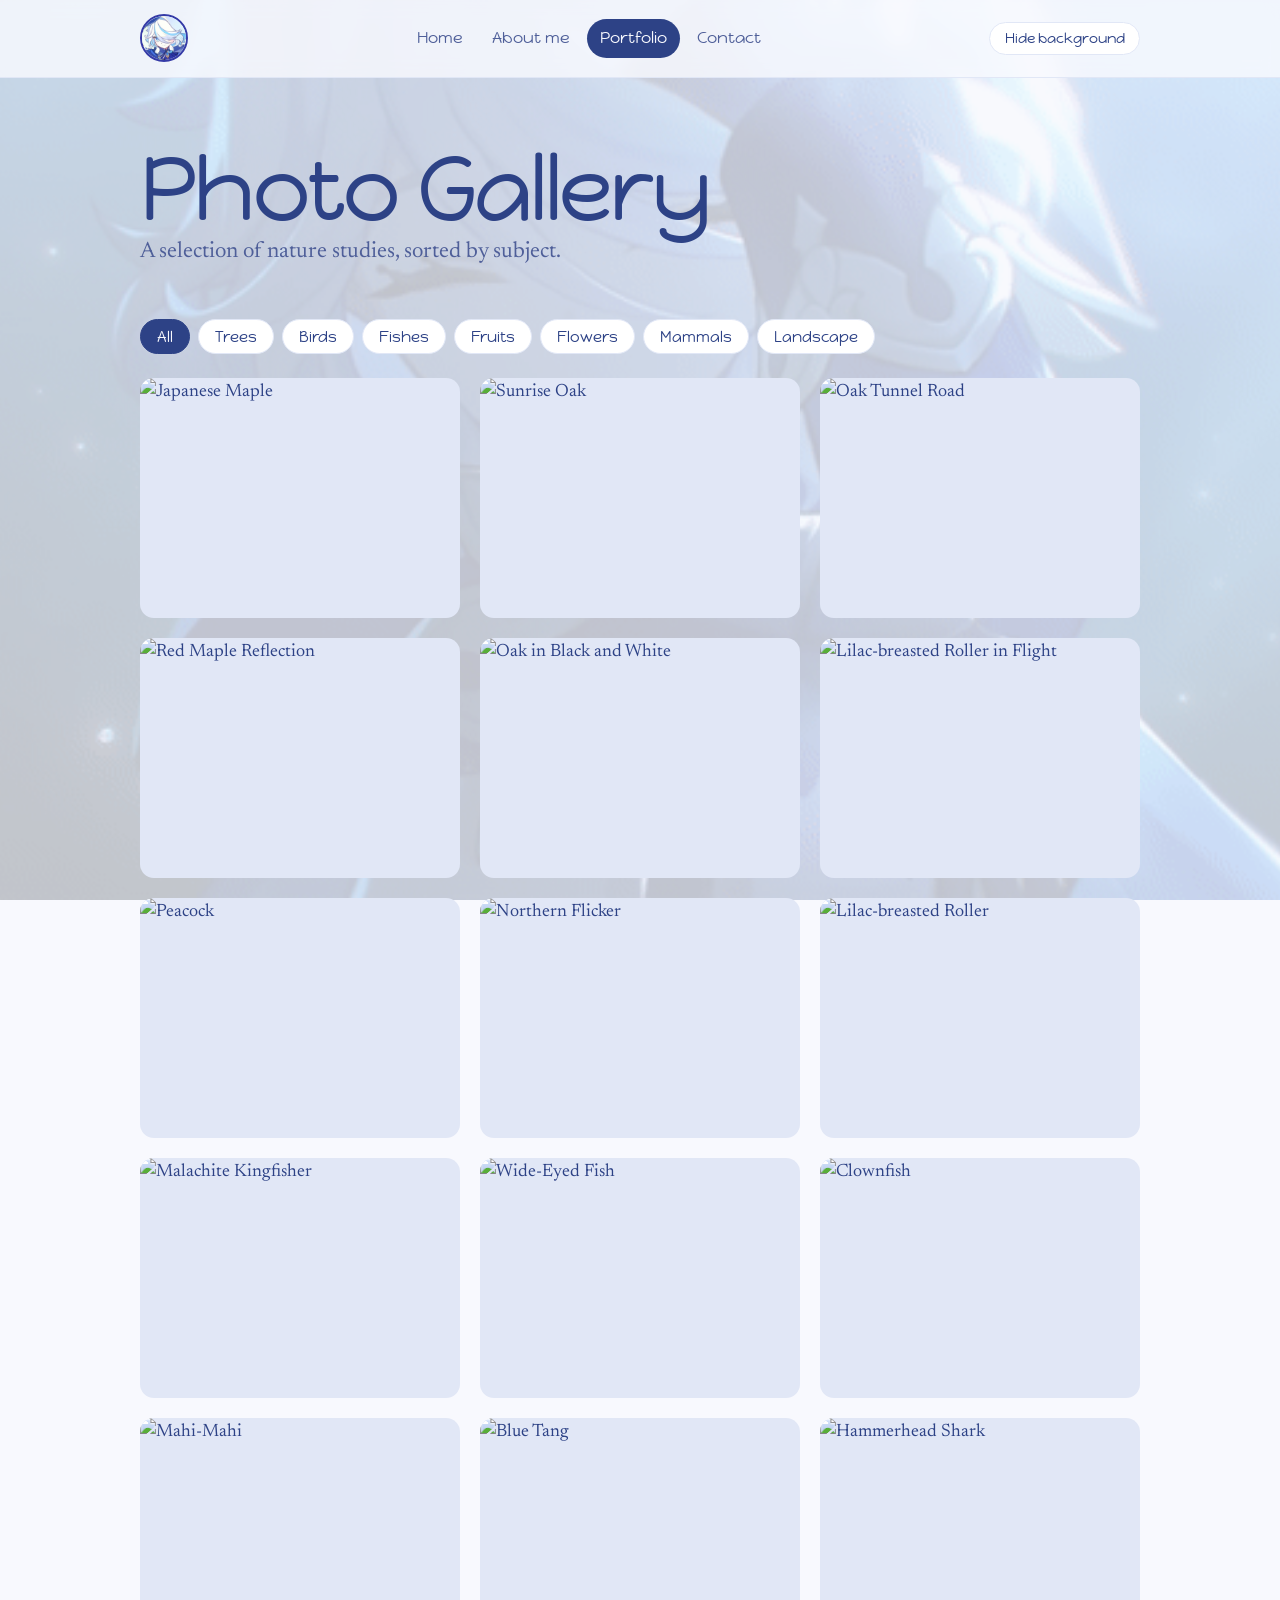
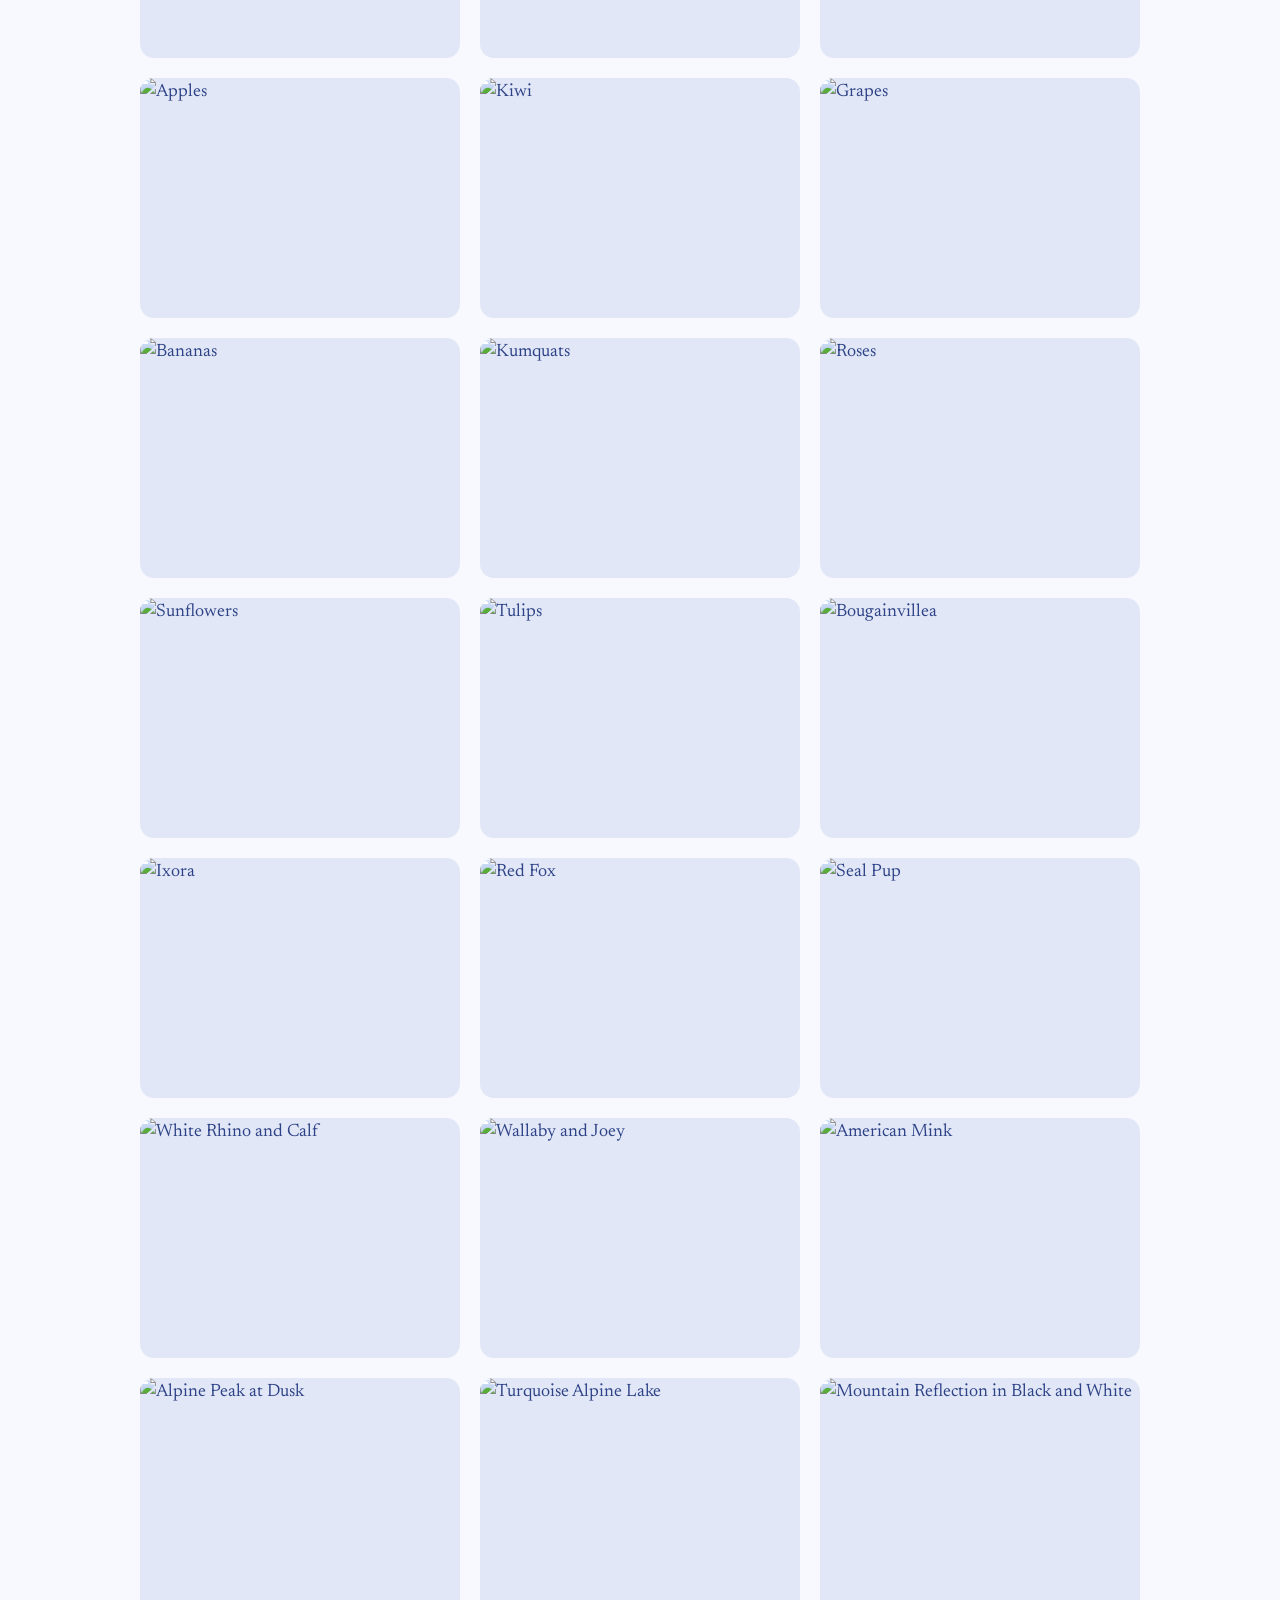
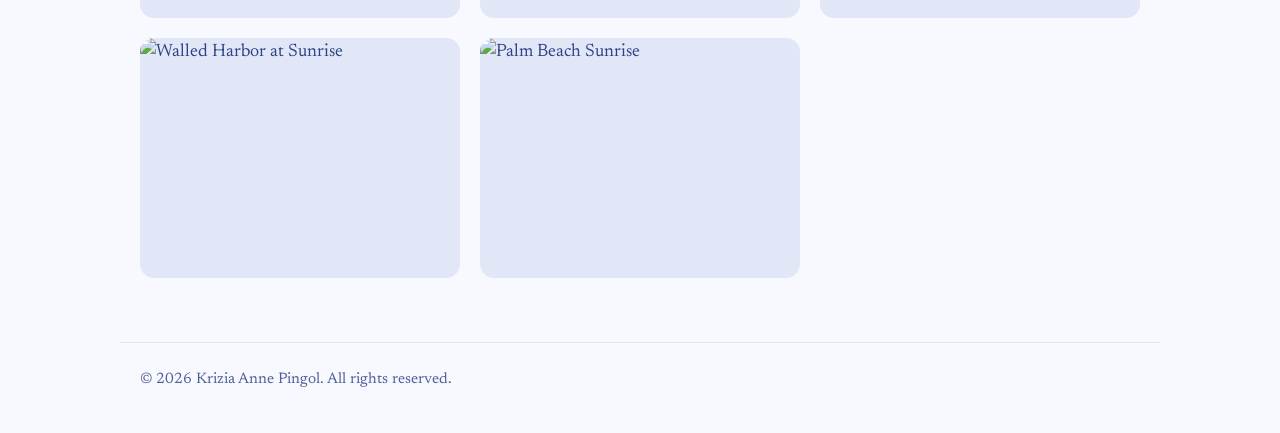
==== portfolio.html @ d631cbda "Add files via upload" ====
<!DOCTYPE html>
<html lang="en">
<head>
<meta charset="utf-8">
<meta name="viewport" content="width=device-width, initial-scale=1, viewport-fit=cover">
<title>Photo Gallery</title>
<link rel="preconnect" href="https://fonts.googleapis.com">
<link rel="preconnect" href="https://fonts.gstatic.com" crossorigin>
<link href="https://fonts.googleapis.com/css2?family=Happy+Monkey&family=Newsreader:opsz,wght@6..72,400;6..72,500&display=swap" rel="stylesheet">
<link rel="stylesheet" href="style.css">
</head>
<body>
<header>
  <div class="bar">
    <a class="brand" href="about.html" aria-label="About me"><img src="profile.jpg" alt="Profile photo"></a>
    <nav aria-label="Main">
      <a href="index.html">Home</a>
      <a href="about.html">About me</a>
      <a href="portfolio.html" aria-current="page">Portfolio</a>
      <a href="contact.html">Contact</a>
    </nav>
  </div>
</header>

<main>
  <section class="view active" id="view-portfolio" aria-labelledby="t-portfolio">
    <div class="page-head">
      <h1 id="t-portfolio">Photo Gallery</h1>
      <p class="lead">A selection of nature studies, sorted by subject.</p>
    </div>
    <div class="filters" role="group" aria-label="Filter projects">
      <button type="button" data-filter="all" aria-pressed="true">All</button>
      <button type="button" data-filter="trees" aria-pressed="false">Trees</button>
      <button type="button" data-filter="birds" aria-pressed="false">Birds</button>
      <button type="button" data-filter="fishes" aria-pressed="false">Fishes</button>
      <button type="button" data-filter="fruits" aria-pressed="false">Fruits</button>
      <button type="button" data-filter="flowers" aria-pressed="false">Flowers</button>
      <button type="button" data-filter="mammals" aria-pressed="false">Mammals</button>
      <button type="button" data-filter="landscape" aria-pressed="false">Landscape</button>
    </div>
    <div class="work" id="work"></div>
    </div>
  </section>
</main>

<footer>© 2026 Krizia Anne Pingol. All rights reserved.</footer>

<script>
// ADD YOUR PHOTOS HERE. Put the image files in a folder called "photos", then list them per tab.
// Each photo can have a title and a photographer name (both optional):
//   trees: [ { file: "oak.jpg", title: "Old Oak", photographer: "Jane Doe" } ]
// A plain file name also works:  trees: ["oak.jpg"]  (the title then defaults to the tab name).
// Up to 5 per tab; empty spots stay as placeholders.
var photos = {
  trees: [
    { file: "japanese-maple.png", title: "Japanese Maple", photographer: "Richard Wong" },
    { file: "sunrise-oak.png", title: "Sunrise Oak", photographer: "Jess Lee" },
    { file: "oak-tunnel-road.png", title: "Oak Tunnel Road", photographer: "Joseph Filer" },
    { file: "red-maple-reflection.png", title: "Red Maple Reflection", photographer: "Derek Nielsen" },
    { file: "oak-black-and-white.png", title: "Oak in Black and White", photographer: "Kieth Dotson" }
  ],
  birds: [
    { file: "lilac-breasted-roller-flight.png", title: "Lilac-breasted Roller in Flight", photographer: "Nick Dale" },
    { file: "peacock.png", title: "Peacock", photographer: "Joseph Filer" },
    { file: "northern-flicker.png", title: "Northern Flicker", photographer: "Bryan Maltais" },
    { file: "lilac-breasted-roller-perched.png", title: "Lilac-breasted Roller", photographer: "Kevin Pepper" },
    { file: "malachite-kingfisher.png", title: "Malachite Kingfisher", photographer: "Edward Selfe" }
  ],
  fishes: [
    { file: "wide-eyed-fish.png", title: "Wide-Eyed Fish" },
    { file: "clownfish.png", title: "Clownfish" },
    { file: "mahi-mahi.png", title: "Mahi-Mahi" },
    { file: "blue-tang.png", title: "Blue Tang" },
    { file: "hammerhead-shark.png", title: "Hammerhead Shark" }
  ],
  fruits: [
    { file: "apples.png", title: "Apples" },
    { file: "kiwi.png", title: "Kiwi" },
    { file: "grapes.png", title: "Grapes" },
    { file: "bananas.png", title: "Bananas" },
    { file: "kumquats.png", title: "Kumquats" }
  ],
  flowers: [
    { file: "roses.png", title: "Roses" },
    { file: "sunflowers.png", title: "Sunflowers" },
    { file: "tulips.png", title: "Tulips" },
    { file: "bougainvillea.png", title: "Bougainvillea" },
    { file: "ixora.png", title: "Ixora" }
  ],
  mammals: [
    { file: "red-fox.png", title: "Red Fox" },
    { file: "seal-pup.png", title: "Seal Pup" },
    { file: "white-rhino.png", title: "White Rhino and Calf" },
    { file: "wallaby-joey.png", title: "Wallaby and Joey" },
    { file: "mink.png", title: "American Mink" }
  ],
  landscape: [
    { file: "alpine-peak-dusk.png", title: "Alpine Peak at Dusk", photographer: "Jack Brauer" },
    { file: "turquoise-lake.png", title: "Turquoise Alpine Lake", photographer: "Zoner Studio" },
    { file: "mountain-reflection-bw.png", title: "Mountain Reflection in Black and White", photographer: "Kristen Ryan" },
    { file: "walled-harbor-sunrise.png", title: "Walled Harbor at Sunrise", photographer: "Mickey Shannon" },
    { file: "palm-beach-sunrise.png", title: "Palm Beach Sunrise", photographer: "Scott Smorra" }
  ]
};

(function(){
  var cats = ["trees","birds","fishes","fruits","flowers","mammals","landscape"];
  var work = document.getElementById("work");

  // ----- Full-size viewer (lightbox) -----
  var box = document.createElement("div");
  box.className = "lightbox";
  box.hidden = true;
  box.setAttribute("role", "dialog");
  box.setAttribute("aria-modal", "true");
  box.setAttribute("aria-label", "Full size photo");
  var boxImg = document.createElement("img");
  var closeBtn = document.createElement("button");
  closeBtn.type = "button";
  closeBtn.className = "lightbox-close";
  closeBtn.setAttribute("aria-label", "Close");
  closeBtn.innerHTML = "&times;";
  box.appendChild(closeBtn);
  box.appendChild(boxImg);
  document.body.appendChild(box);
  var opener = null;

  function openBox(src, alt, from) {
    opener = from;
    boxImg.src = src;
    boxImg.alt = alt;
    box.hidden = false;
    document.body.style.overflow = "hidden";
    closeBtn.focus();
  }
  function closeBox() {
    box.hidden = true;
    boxImg.removeAttribute("src");
    document.body.style.overflow = "";
    if (opener) opener.focus();
  }
  closeBtn.addEventListener("click", closeBox);
  box.addEventListener("click", function(e){ if (e.target === box) closeBox(); });
  document.addEventListener("keydown", function(e){
    if (!box.hidden && e.key === "Escape") closeBox();
  });

  // ----- Photo grid -----
  cats.forEach(function(c, ci){
    var label = c.charAt(0).toUpperCase() + c.slice(1);
    for (var i = 1; i <= 5; i++) {
      var p = (photos[c] || [])[i - 1];
      if (typeof p === "string") p = { file: p };
      var hasPhoto = p && p.file;
      var title = (p && p.title) || label;

      var card = document.createElement(hasPhoto ? "button" : "div");
      card.className = "project";
      card.setAttribute("data-cat", c);

      var cover = document.createElement("div");
      if (hasPhoto) {
        var src = "photos/" + encodeURI(p.file);
        cover.className = "cover has-photo";
        var img = document.createElement("img");
        img.src = src;
        img.alt = title;
        img.loading = "lazy";
        cover.appendChild(img);
        card.type = "button";
        card.setAttribute("aria-label", "View " + title + " full size");
        (function(src, title, card){
          card.addEventListener("click", function(){ openBox(src, title, card); });
        })(src, title, card);
      } else {
        cover.className = "cover c" + (((ci + i) % 4) + 1);
        cover.setAttribute("role", "img");
        cover.setAttribute("aria-label", label + " photo " + i + " placeholder");
      }
      card.appendChild(cover);

      var cap = document.createElement("div");
      cap.className = "caption";
      var h = document.createElement("strong");
      h.textContent = title;
      cap.appendChild(h);
      if (p && p.photographer) {
        var by = document.createElement("span");
        by.textContent = "Photographer: " + p.photographer;
        cap.appendChild(by);
      }
      card.appendChild(cap);
      work.appendChild(card);
    }
  });

  document.querySelectorAll(".filters button").forEach(function(b){
    b.addEventListener("click", function(){
      document.querySelectorAll(".filters button").forEach(function(x){ x.setAttribute("aria-pressed", x === b); });
      var f = b.dataset.filter;
      document.querySelectorAll(".project").forEach(function(p){
        p.hidden = !(f === "all" || p.dataset.cat === f);
      });
    });
  });
})();
</script>
<script src="bg.js"></script>
</body>
</html>
---- style.css ----
:root{
  box-sizing:border-box;
  padding-top:env(safe-area-inset-top,0px);
  padding-bottom:env(safe-area-inset-bottom,0px);
  --bg:#F8F9FE; --surface:#FFFFFF; --ink:#2D4286; --muted:#4F5F99; --line:#E1E7F6;
  --accent:#353BA7; --accent-ink:#F8F9FE; --tile1:#353BA7; --tile2:#698AE8; --tile3:#2D4286; --tile4:#E1E7F6;
  --tile-dark:#1B2457; --ok:#1F8A70; --err:#E5586B;
  --display:"Happy Monkey","Helvetica Neue",Arial,sans-serif;
  --body:"Newsreader",Georgia,"Times New Roman",serif;
}
@media (prefers-color-scheme:dark){
  :root:not([data-theme="light"]){
    color-scheme:dark;
    --bg:#151A3A; --surface:#1E2552; --ink:#E1E7F6; --muted:#A9B6DC; --line:#2D3A70;
    --accent:#8AA6F2; --accent-ink:#151A3A;
  }
}
:root[data-theme="dark"]{
  color-scheme:dark;
  --bg:#151A3A; --surface:#1E2552; --ink:#E1E7F6; --muted:#A9B6DC; --line:#2D3A70;
  --accent:#8AA6F2; --accent-ink:#151A3A;
}
*,*::before,*::after{box-sizing:inherit}
html{scroll-padding-top:env(safe-area-inset-top,0px)}
body{font-synthesis:none;margin:0;background:var(--bg);color:var(--ink);font-family:var(--body);font-size:1.125rem;line-height:1.65}
a{color:inherit}
:focus-visible{outline:3px solid var(--accent);outline-offset:3px;border-radius:2px}

header{position:sticky;top:env(safe-area-inset-top,0px);z-index:20;background:var(--bg);border-bottom:1px solid var(--line)}
body::before{content:"";position:fixed;inset:0 0 auto;height:env(safe-area-inset-top,0px);background:var(--bg);z-index:30}
.bar{max-width:1040px;margin:0 auto;padding:.9rem 1.25rem;display:flex;justify-content:space-between;align-items:center;gap:1rem;flex-wrap:wrap}
.brand{font-family:var(--display);font-weight:400;font-size:1.25rem;text-decoration:none;letter-spacing:-.02em}
nav{display:flex;gap:.25rem;flex-wrap:wrap}
nav a{font-family:var(--display);font-weight:400;font-size:1rem;text-decoration:none;padding:.4rem .8rem;border-radius:999px;color:var(--muted)}
nav a:hover{color:var(--ink)}
nav a[aria-current="page"]{background:var(--ink);color:var(--bg)}

main{max-width:1040px;margin:0 auto;padding:0 1.25rem 4rem}
.view{display:none}
.view.active{display:block}
h1,h2,h3{font-family:var(--display);line-height:1.05;letter-spacing:-.03em;margin:0}
h1{font-size:clamp(2.6rem,8vw,5.6rem);font-weight:400}
h2{font-size:clamp(2rem,5vw,3.2rem);font-weight:400;margin-bottom:1rem}
h3{font-size:1.35rem;font-weight:400;letter-spacing:-.01em}
p{margin:0 0 1.1rem;max-width:62ch}
.lead{font-size:1.4rem;line-height:1.5;color:var(--muted)}

.btn{display:inline-block;font-family:var(--display);font-weight:400;font-size:1rem;padding:.8rem 1.4rem;border-radius:999px;border:2px solid var(--ink);text-decoration:none;cursor:pointer;background:transparent;color:var(--ink)}
.btn.primary{background:var(--accent);border-color:var(--accent);color:var(--accent-ink)}
.btn:hover{transform:translateY(-1px)}
.actions{display:flex;gap:.75rem;flex-wrap:wrap;margin-top:1.5rem}

/* Home */
.hero{padding:clamp(2.5rem,8vw,6rem) 0 2.5rem}
.hero h1{max-width:12ch}
.hero .lead{margin-top:1.5rem}
.strip{display:grid;grid-template-columns:repeat(4,1fr);gap:.75rem;margin:2rem 0}
.strip a{aspect-ratio:1;border-radius:6px;display:block;position:relative;overflow:hidden;text-decoration:none}
.strip span{position:absolute;left:.7rem;bottom:.6rem;font-family:var(--display);font-weight:400;font-size:.95rem;color:#fff}
.c1{background:var(--tile1)}.c2{background:var(--tile2)}.c2 span,.c4 span{color:var(--tile-dark)}.c3{background:var(--tile3)}.c4{background:var(--tile4)}
.c1::before{content:"";position:absolute;width:60%;aspect-ratio:1;border-radius:50%;background:#fff3;right:-10%;top:-10%}
.c2::before{content:"";position:absolute;inset:20% 30% 40% 20%;background:#1B245722;border-radius:4px}
.c3::before{content:"";position:absolute;left:15%;top:15%;width:45%;height:45%;border:6px solid #fff5;border-radius:50%}
.c4::before{content:"";position:absolute;right:10%;top:12%;width:0;height:0;border-left:45px solid transparent;border-right:45px solid transparent;border-bottom:78px solid #353BA733}
.facts{display:grid;grid-template-columns:repeat(auto-fit,minmax(220px,1fr));gap:2rem;border-top:1px solid var(--line);padding-top:2rem;margin-top:3rem}
.facts p{color:var(--muted);margin:.4rem 0 0}

/* Page headings */
.page-head{padding:clamp(2rem,6vw,4rem) 0 2rem}

/* About */
.about-grid{display:grid;grid-template-columns:minmax(0,1fr) 300px;gap:3rem;align-items:start}
.portrait{aspect-ratio:4/5;border-radius:6px;background:linear-gradient(160deg,var(--tile1),var(--tile2));display:grid;place-items:center;color:#fff;font-family:var(--display);font-weight:400;font-size:5rem}
.timeline{list-style:none;margin:1rem 0 0;padding:0;border-left:2px solid var(--line)}
.timeline li{padding:0 0 1.4rem 1.25rem;position:relative}
.timeline li::before{content:"";position:absolute;left:-7px;top:.55rem;width:12px;height:12px;border-radius:50%;background:var(--accent)}
.timeline b{font-family:var(--display)}
.timeline span{color:var(--muted);display:block}
.skills{display:flex;flex-wrap:wrap;gap:.5rem;margin:.5rem 0 2rem;padding:0;list-style:none}
.skills li{font-family:var(--display);font-weight:400;font-size:.95rem;border:1.5px solid var(--line);padding:.3rem .8rem;border-radius:999px;background:var(--surface)}

/* Portfolio */
.filters{display:flex;gap:.5rem;flex-wrap:wrap;margin-bottom:1.5rem}
.filters button{font-family:var(--display);font-weight:400;font-size:.95rem;padding:.45rem 1rem;border-radius:999px;border:1.5px solid var(--line);background:var(--surface);color:var(--ink);cursor:pointer}
.filters button[aria-pressed="true"]{background:var(--ink);color:var(--bg);border-color:var(--ink)}
.work{display:grid;grid-template-columns:repeat(auto-fill,minmax(220px,1fr));gap:1.25rem}
.work h3{font-size:1.05rem}
.work .body{padding:.8rem 1rem 1rem}
.project{background:var(--surface);border:1px solid var(--line);border-radius:8px;overflow:hidden}
.project .cover{aspect-ratio:16/10;position:relative;overflow:hidden}
.project .body{padding:1.1rem 1.25rem 1.3rem}
.project p{color:var(--muted);font-size:1rem;margin:.4rem 0 .8rem}
.tag{font-family:var(--display);font-weight:400;font-size:.85rem;color:var(--accent)}
.project[hidden]{display:none}

/* Contact */
.contact-grid{display:grid;grid-template-columns:minmax(0,1fr) 300px;gap:3rem;align-items:start}
label{display:block;font-family:var(--display);font-weight:400;font-size:1rem;margin:0 0 .35rem}
input,textarea,select{width:100%;font:inherit;font-size:1.05rem;padding:.75rem .9rem;border:1.5px solid color-mix(in srgb,var(--tile2) 55%,var(--line));border-radius:6px;background:var(--surface);color:var(--ink);margin-bottom:1.1rem}
textarea{min-height:160px;resize:vertical}
.note{padding:1rem 1.2rem;border-radius:6px;background:var(--surface);border:1.5px solid var(--ok);margin-top:1rem}
.note[hidden]{display:none}
.side dt{font-family:var(--display);font-weight:400}
.side dd{margin:0 0 1.2rem;color:var(--muted)}

footer{max-width:1040px;margin:0 auto;padding:1.5rem 1.25rem 2.5rem;color:var(--muted);font-size:.95rem;border-top:1px solid var(--line)}

@media (max-width:760px){
  .about-grid,.contact-grid{grid-template-columns:1fr}
  .portrait{max-width:260px}
  .strip{grid-template-columns:repeat(2,1fr)}
}
@media (prefers-reduced-motion:reduce){.btn:hover{transform:none}}
.cover img{width:100%;height:100%;object-fit:cover;display:block}
.cover.has-photo::before,.cover.has-photo::after{display:none}


/* Animated GIF background + toggle */
.bg-gif{position:fixed;inset:0;z-index:-1;background-position:center;background-size:cover;background-repeat:no-repeat}
.bg-gif::after{content:"";position:absolute;inset:0;background:color-mix(in srgb,var(--bg) 78%,transparent)}
html[data-bg="on"] header{background:color-mix(in srgb,var(--bg) 82%,transparent);-webkit-backdrop-filter:blur(8px);backdrop-filter:blur(8px)}
html[data-bg="off"] .bg-gif{display:none}
.bg-toggle{font-family:var(--display);font-size:.9rem;padding:.4rem .9rem;border-radius:999px;border:1.5px solid var(--line);background:var(--surface);color:var(--ink);cursor:pointer}
.bg-toggle:hover{border-color:var(--accent)}

/* Circular profile picture in the header */
.brand{display:block;line-height:0}
.brand img{width:48px;height:48px;border-radius:50%;object-fit:cover;display:block;border:2px solid var(--accent);transition:transform .15s}
.brand:hover img{transform:scale(1.06)}
@media (prefers-reduced-motion:reduce){.brand:hover img{transform:none}}

/* Square photo on the About page */
.portrait{aspect-ratio:1/1;overflow:hidden;background:var(--line)}
.portrait img{width:100%;height:100%;object-fit:cover;display:block}
@media (max-width:760px){.portrait{max-width:300px}}

/* Portfolio: photo cards with hover zoom + caption, and full-size viewer */
.work{grid-template-columns:repeat(auto-fill,minmax(260px,1fr))}
.project{position:relative;display:block;width:100%;padding:0;margin:0;border:0;border-radius:14px;overflow:hidden;background:var(--line);font:inherit;color:inherit;text-align:left}
button.project{cursor:zoom-in}
.project .cover{aspect-ratio:4/3}
.cover img{transition:transform .45s ease}
button.project:hover .cover img,button.project:focus-visible .cover img{transform:scale(1.07)}
.project .caption{position:absolute;left:0;right:0;bottom:0;padding:3rem 1.1rem 1rem;display:flex;flex-direction:column;gap:.2rem;color:#fff;background:linear-gradient(to top,rgba(10,12,30,.82),rgba(10,12,30,0));opacity:0;transform:translateY(8px);transition:opacity .3s ease,transform .3s ease;pointer-events:none}
.project .caption strong{font-family:var(--display);font-weight:400;font-size:1.05rem;line-height:1.2}
.project .caption span{font-size:.95rem;color:#E1E7F6;line-height:1.3}
.project:hover .caption,.project:focus-visible .caption{opacity:1;transform:none}
@media (hover:none){.project .caption{opacity:1;transform:none}}
@media (prefers-reduced-motion:reduce){.cover img,.project .caption{transition:none}button.project:hover .cover img,button.project:focus-visible .cover img{transform:none}}

.lightbox{position:fixed;inset:0;z-index:100;display:flex;align-items:center;justify-content:center;padding:clamp(1rem,4vw,3rem);background:rgba(10,12,30,.94);cursor:zoom-out}
.lightbox[hidden]{display:none}
.lightbox img{display:block;max-width:100%;max-height:100%;width:auto;height:auto;object-fit:contain;border-radius:4px;cursor:default}
.lightbox-close{position:absolute;top:calc(.9rem + env(safe-area-inset-top,0px));right:1.1rem;width:44px;height:44px;border:0;border-radius:50%;background:transparent;color:#fff;font-size:2.2rem;line-height:1;cursor:pointer}
.lightbox-close:hover{background:rgba(255,255,255,.15)}
.lightbox-close:focus-visible{outline:3px solid #fff}
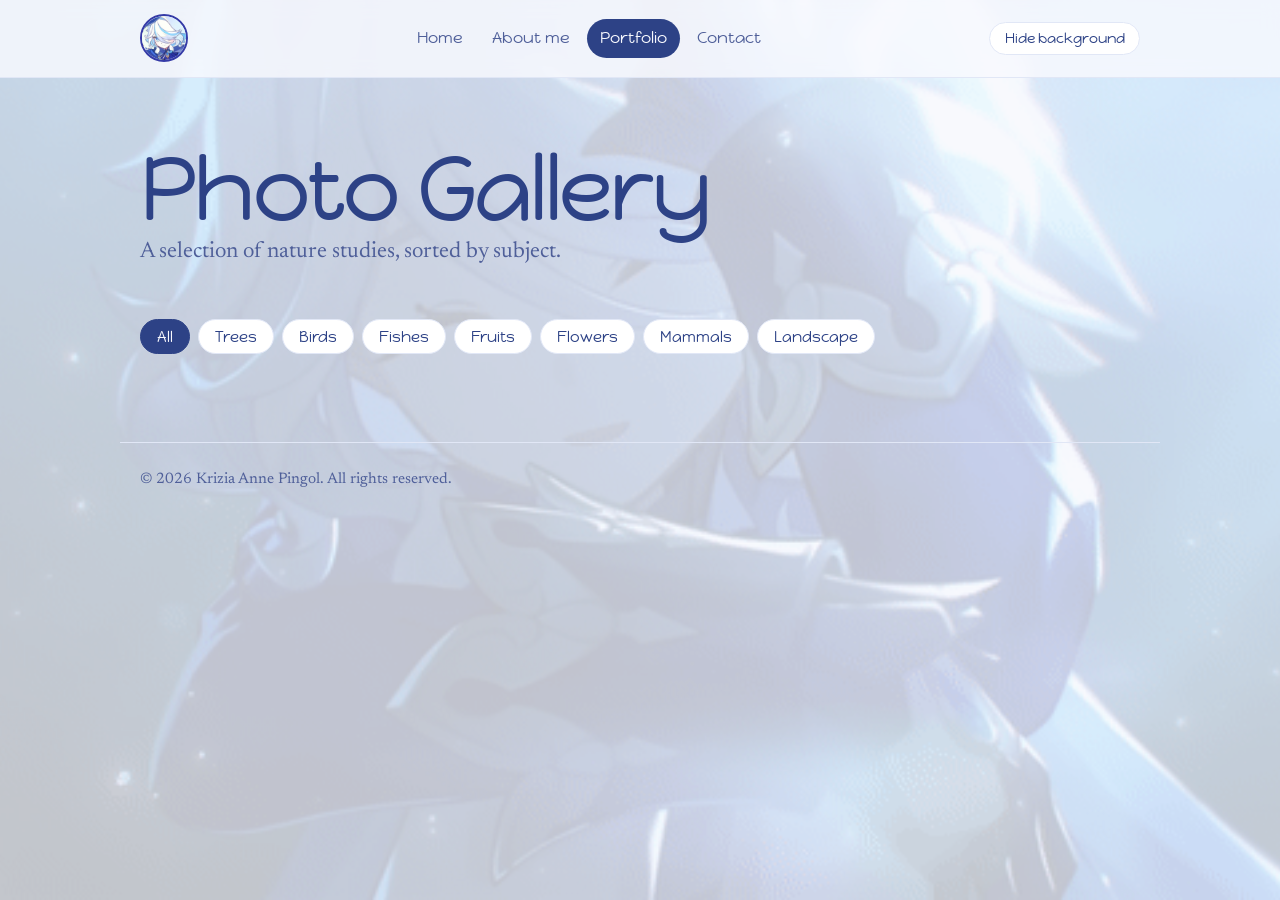
==== commit 9f0a18b8: "portfolio.html" ====
--- a/portfolio.html
+++ b/portfolio.html
@@ -46,12 +46,8 @@
 <footer>© 2026 Krizia Anne Pingol. All rights reserved.</footer>
 
 <script>
-// ADD YOUR PHOTOS HERE. Put the image files in a folder called "photos", then list them per tab.
-// Each photo can have a title and a photographer name (both optional):
-//   trees: [ { file: "oak.jpg", title: "Old Oak", photographer: "Jane Doe" } ]
-// A plain file name also works:  trees: ["oak.jpg"]  (the title then defaults to the tab name).
-// Up to 5 per tab; empty spots stay as placeholders.
-var photos = {
+
+var src = encodeURI(p.file);
   trees: [
     { file: "japanese-maple.png", title: "Japanese Maple", photographer: "Richard Wong" },
     { file: "sunrise-oak.png", title: "Sunrise Oak", photographer: "Jess Lee" },
@@ -107,7 +103,6 @@
   var cats = ["trees","birds","fishes","fruits","flowers","mammals","landscape"];
   var work = document.getElementById("work");
 
-  // ----- Full-size viewer (lightbox) -----
   var box = document.createElement("div");
   box.className = "lightbox";
   box.hidden = true;
@@ -145,7 +140,6 @@
     if (!box.hidden && e.key === "Escape") closeBox();
   });
 
-  // ----- Photo grid -----
   cats.forEach(function(c, ci){
     var label = c.charAt(0).toUpperCase() + c.slice(1);
     for (var i = 1; i <= 5; i++) {
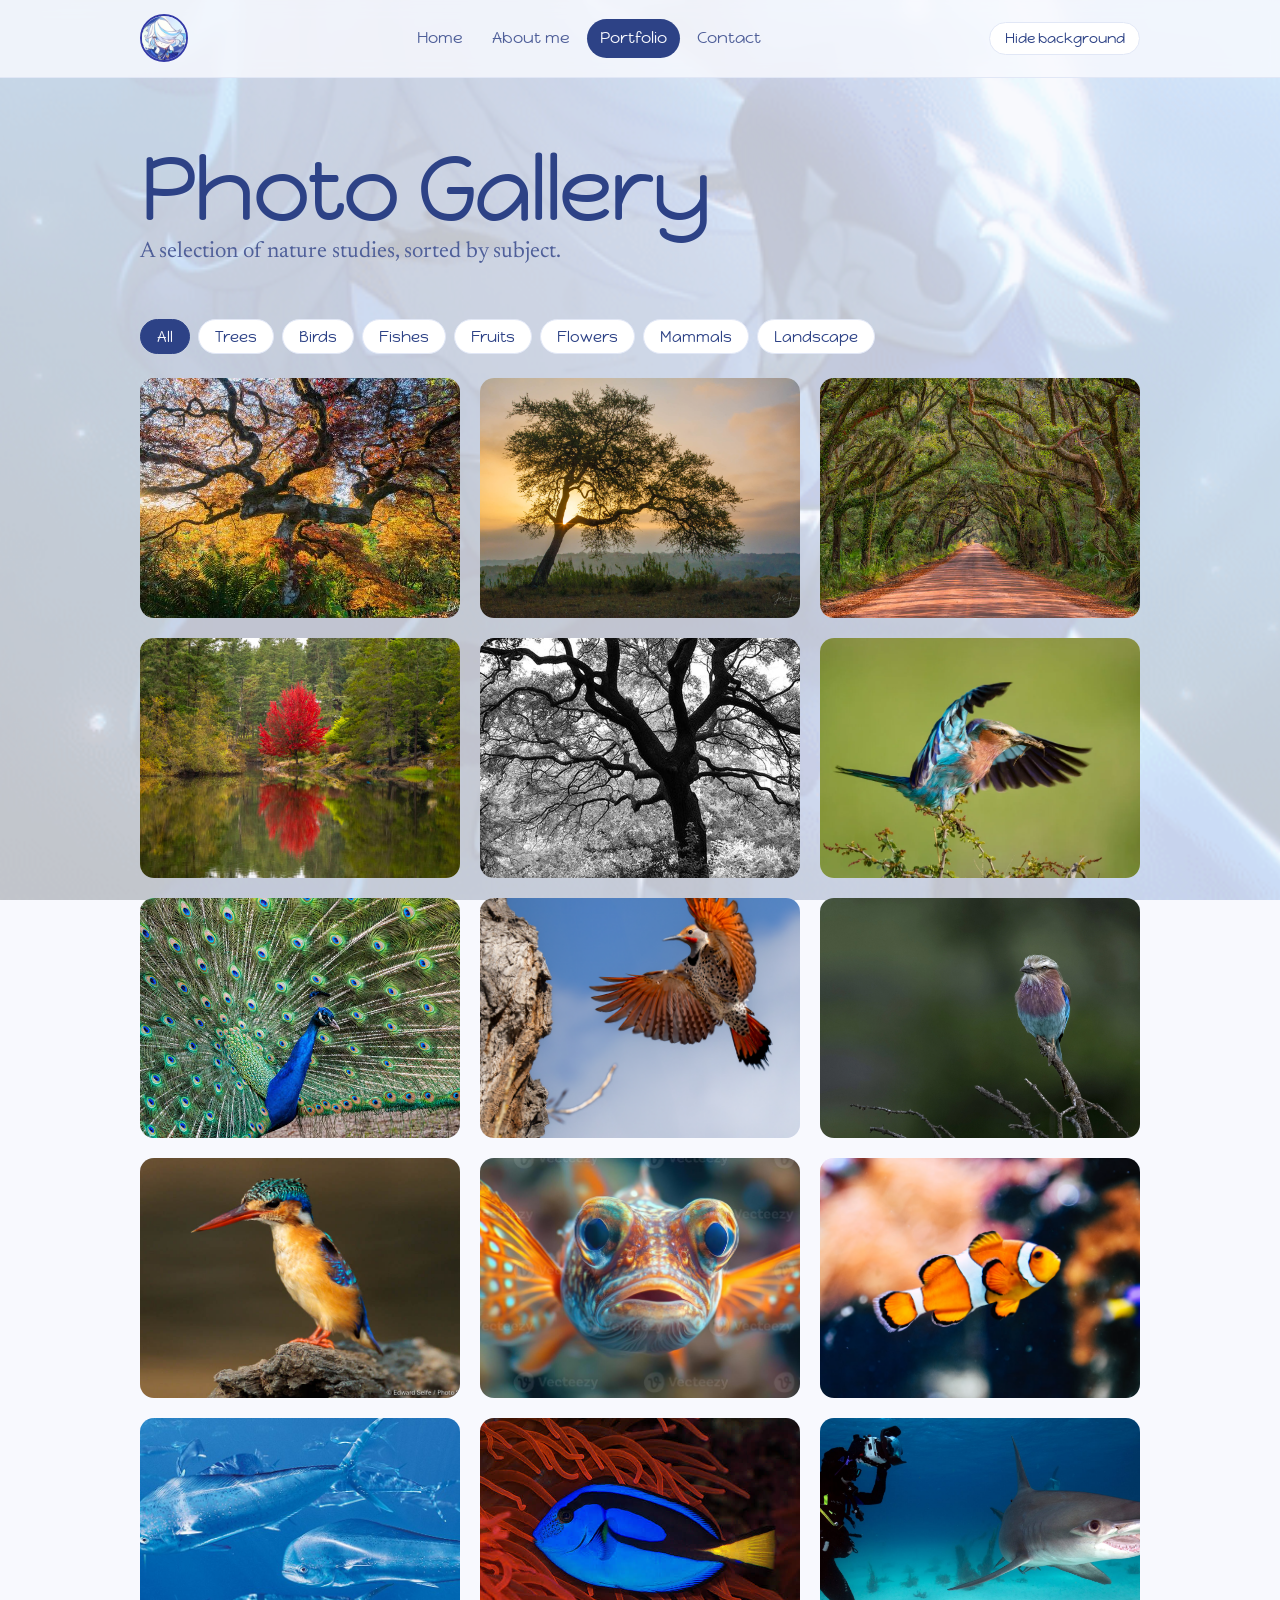
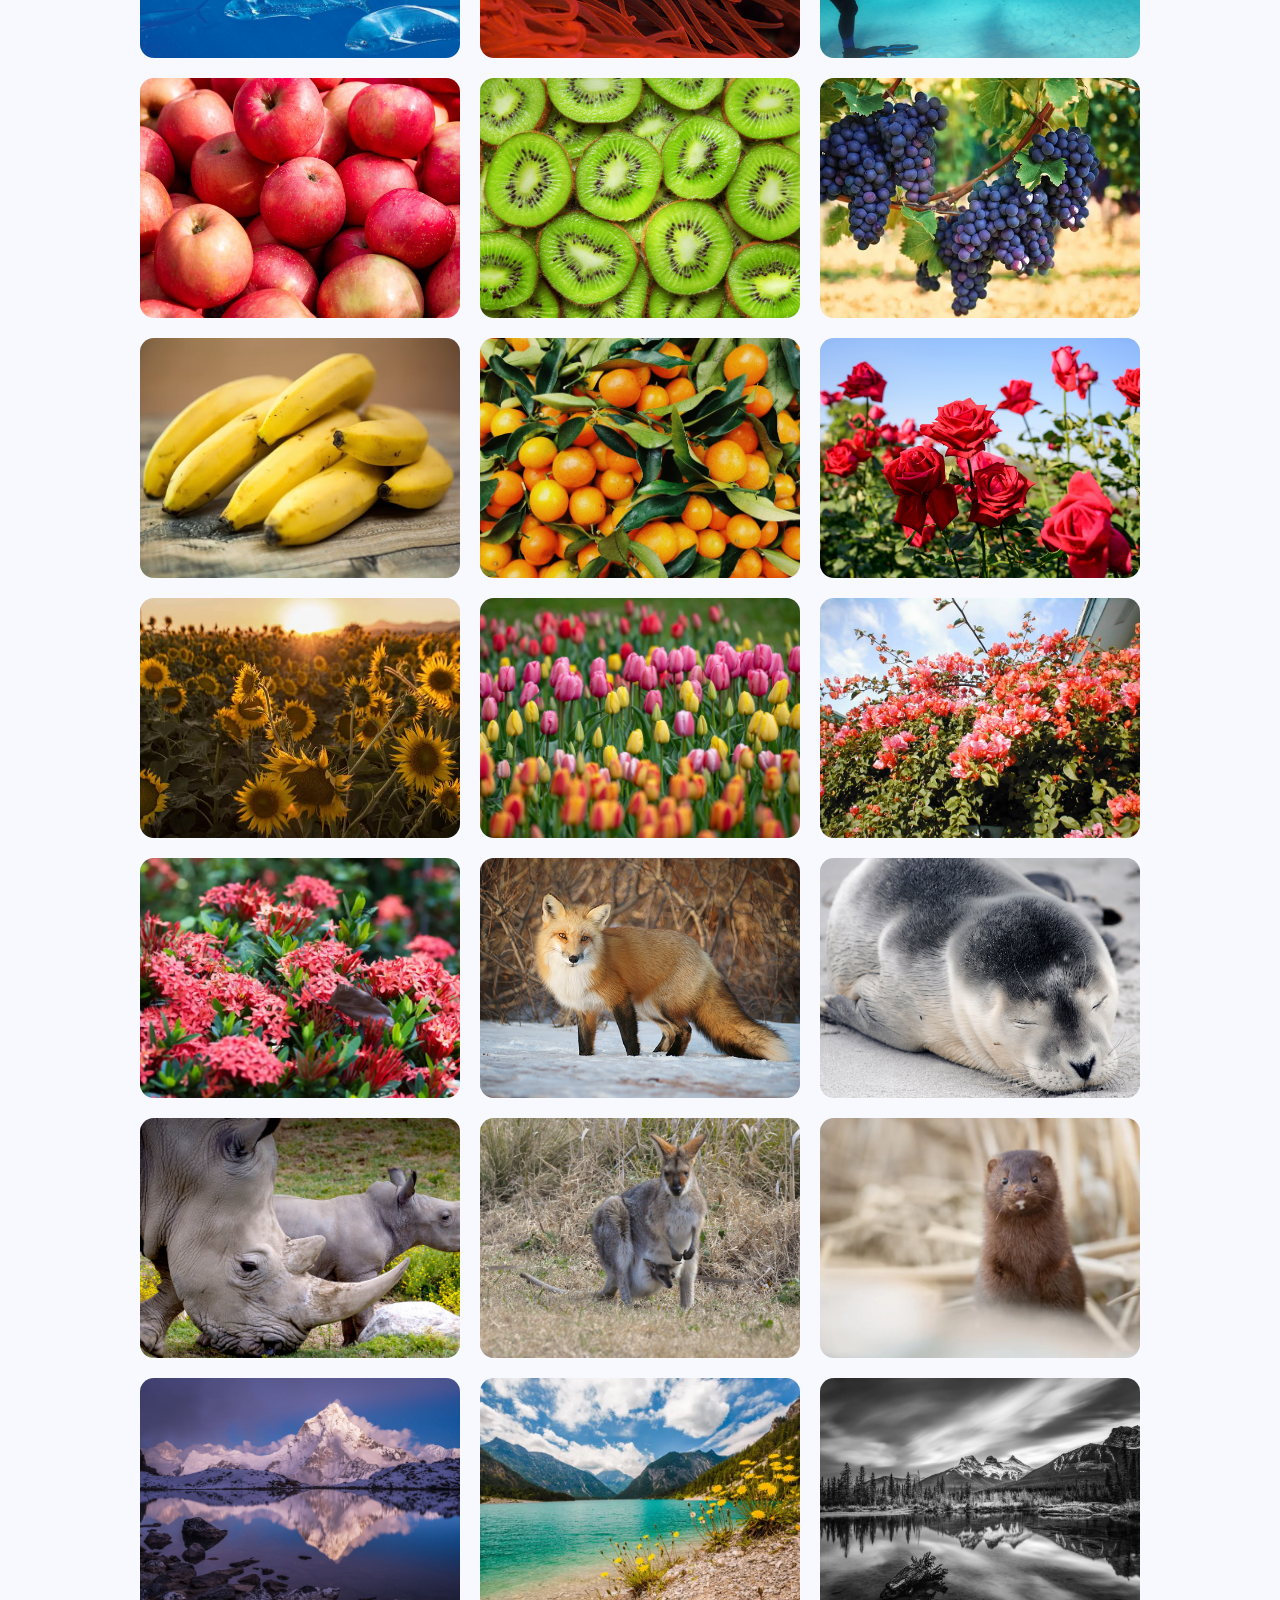
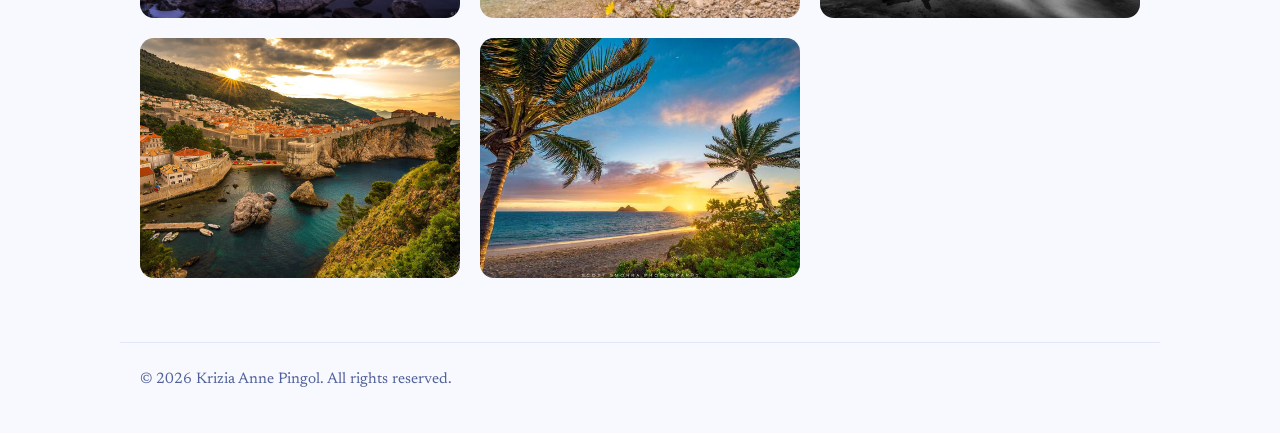
==== commit a2b97d23: "Add files via upload" ====
--- a/portfolio.html
+++ b/portfolio.html
@@ -39,15 +39,15 @@
       <button type="button" data-filter="landscape" aria-pressed="false">Landscape</button>
     </div>
     <div class="work" id="work"></div>
-    </div>
   </section>
 </main>
 
 <footer>© 2026 Krizia Anne Pingol. All rights reserved.</footer>
 
 <script>
-
-var src = encodeURI(p.file);
+// Photo files sit in the same folder as this page (no "photos" folder).
+// Each photo can have a title and a photographer name (both optional).
+var photos = {
   trees: [
     { file: "japanese-maple.png", title: "Japanese Maple", photographer: "Richard Wong" },
     { file: "sunrise-oak.png", title: "Sunrise Oak", photographer: "Jess Lee" },
@@ -103,6 +103,7 @@
   var cats = ["trees","birds","fishes","fruits","flowers","mammals","landscape"];
   var work = document.getElementById("work");
 
+  // ----- Full-size viewer (lightbox) -----
   var box = document.createElement("div");
   box.className = "lightbox";
   box.hidden = true;
@@ -140,6 +141,7 @@
     if (!box.hidden && e.key === "Escape") closeBox();
   });
 
+  // ----- Photo grid -----
   cats.forEach(function(c, ci){
     var label = c.charAt(0).toUpperCase() + c.slice(1);
     for (var i = 1; i <= 5; i++) {
@@ -154,7 +156,7 @@
 
       var cover = document.createElement("div");
       if (hasPhoto) {
-        var src = "photos/" + encodeURI(p.file);
+        var src = encodeURI(p.file);
         cover.className = "cover has-photo";
         var img = document.createElement("img");
         img.src = src;
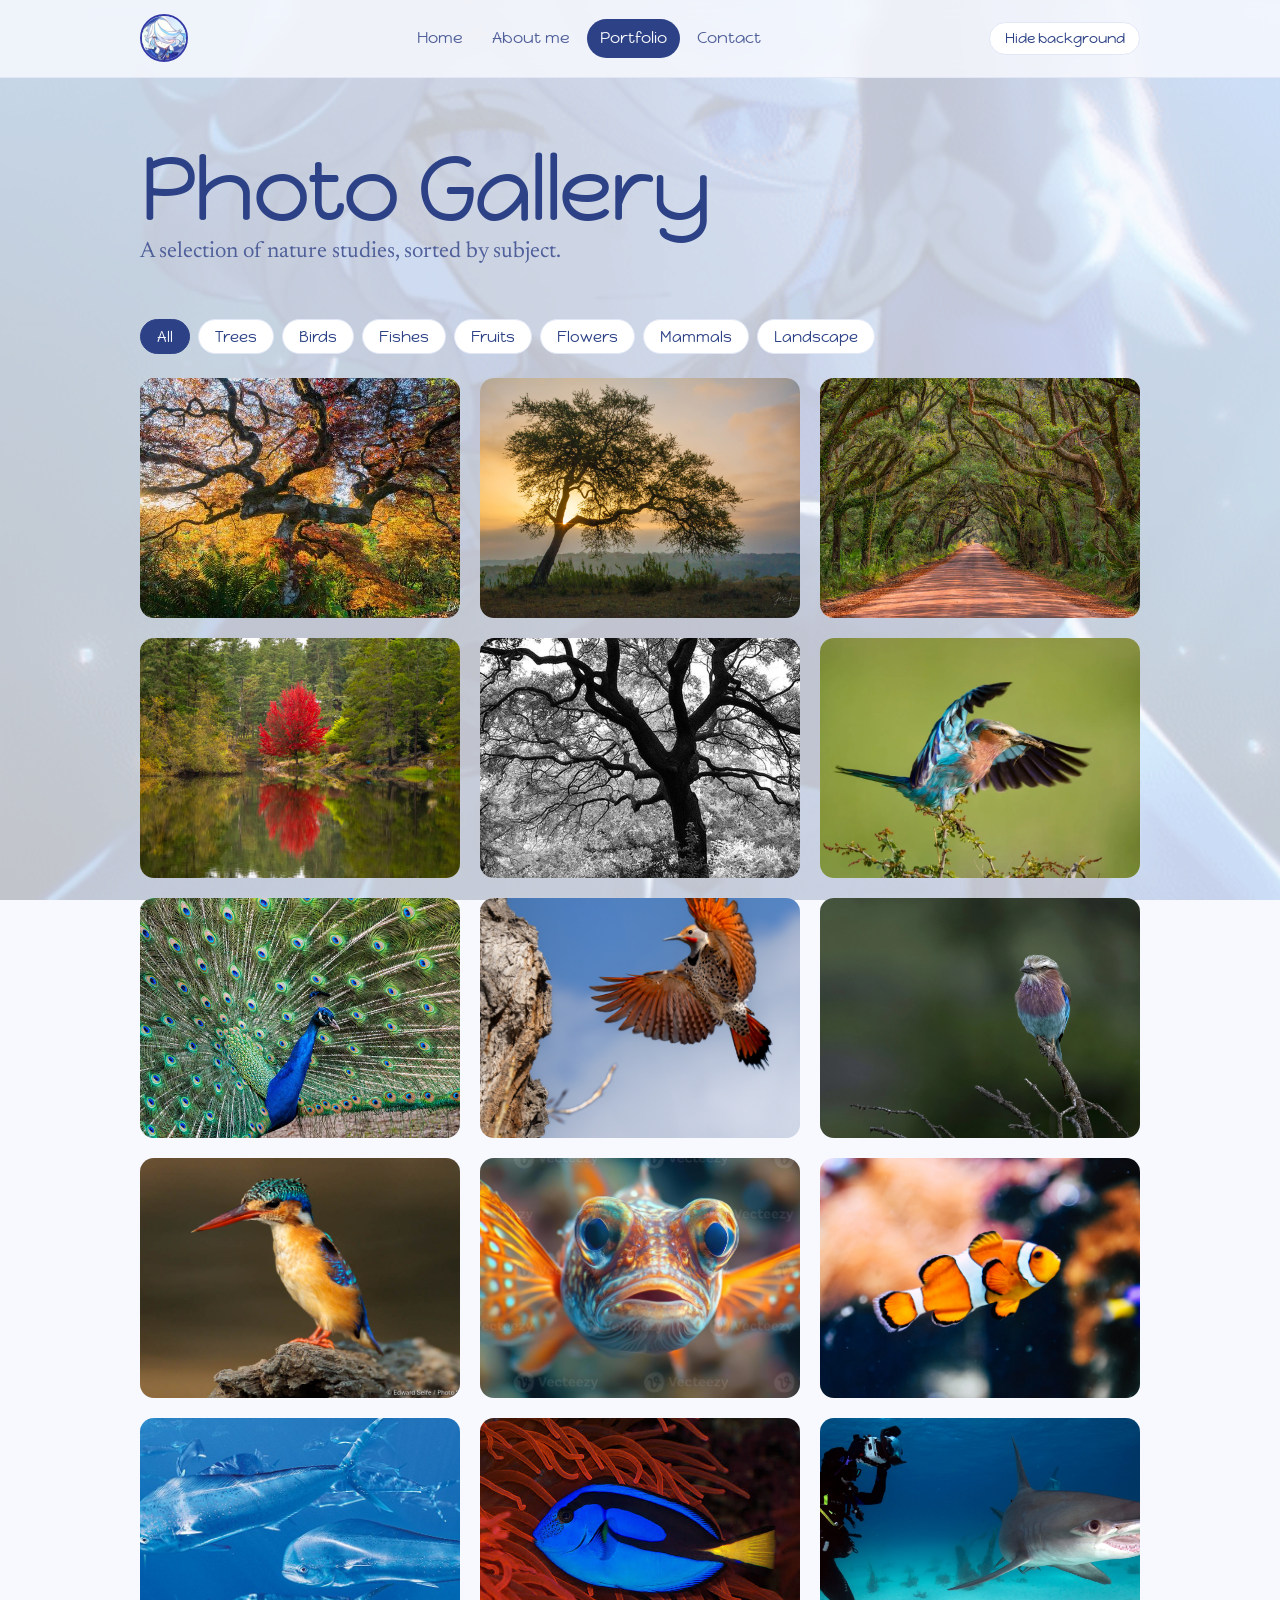
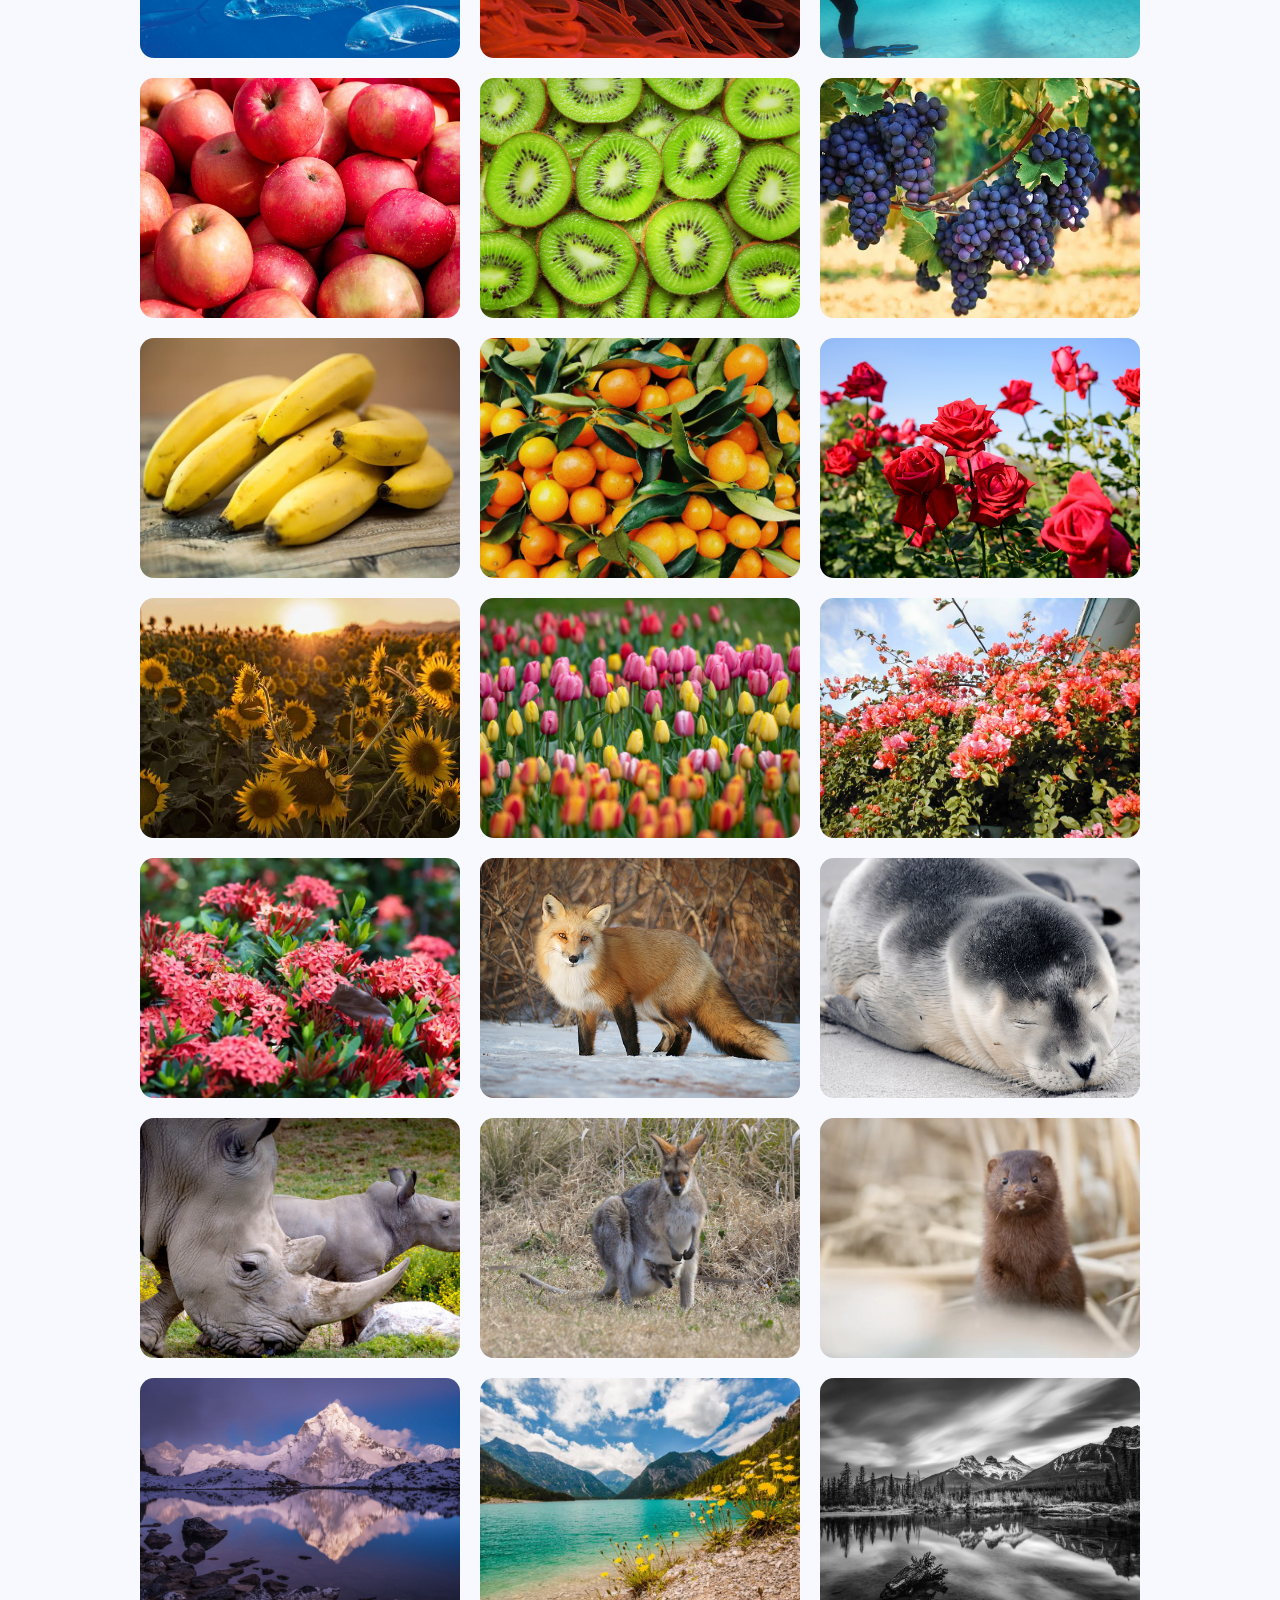
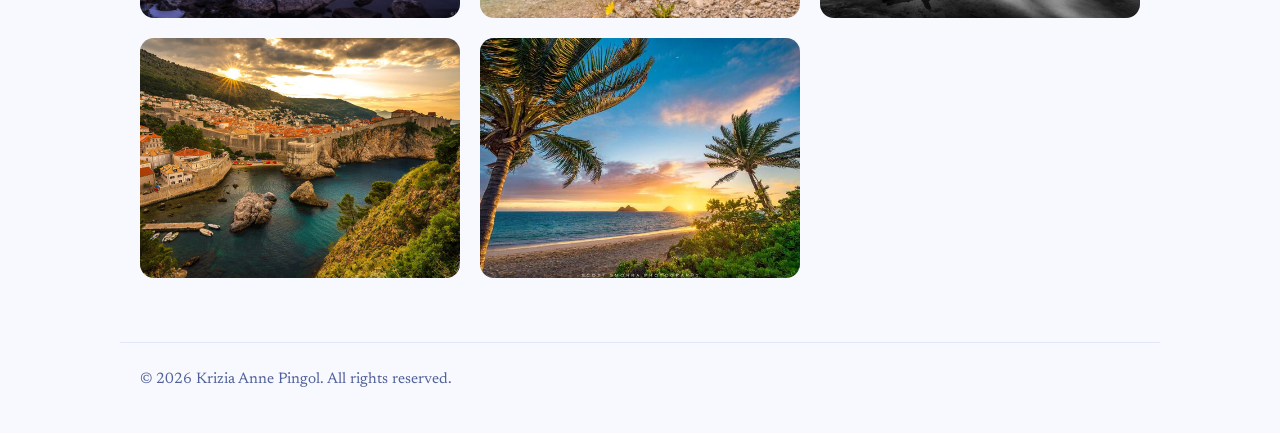
==== commit 492a23b3: "portfolio.html" ====
--- a/portfolio.html
+++ b/portfolio.html
@@ -45,8 +45,7 @@
 <footer>© 2026 Krizia Anne Pingol. All rights reserved.</footer>
 
 <script>
-// Photo files sit in the same folder as this page (no "photos" folder).
-// Each photo can have a title and a photographer name (both optional).
+
 var photos = {
   trees: [
     { file: "japanese-maple.png", title: "Japanese Maple", photographer: "Richard Wong" },
@@ -103,7 +102,6 @@
   var cats = ["trees","birds","fishes","fruits","flowers","mammals","landscape"];
   var work = document.getElementById("work");
 
-  // ----- Full-size viewer (lightbox) -----
   var box = document.createElement("div");
   box.className = "lightbox";
   box.hidden = true;
@@ -141,7 +139,6 @@
     if (!box.hidden && e.key === "Escape") closeBox();
   });
 
-  // ----- Photo grid -----
   cats.forEach(function(c, ci){
     var label = c.charAt(0).toUpperCase() + c.slice(1);
     for (var i = 1; i <= 5; i++) {
